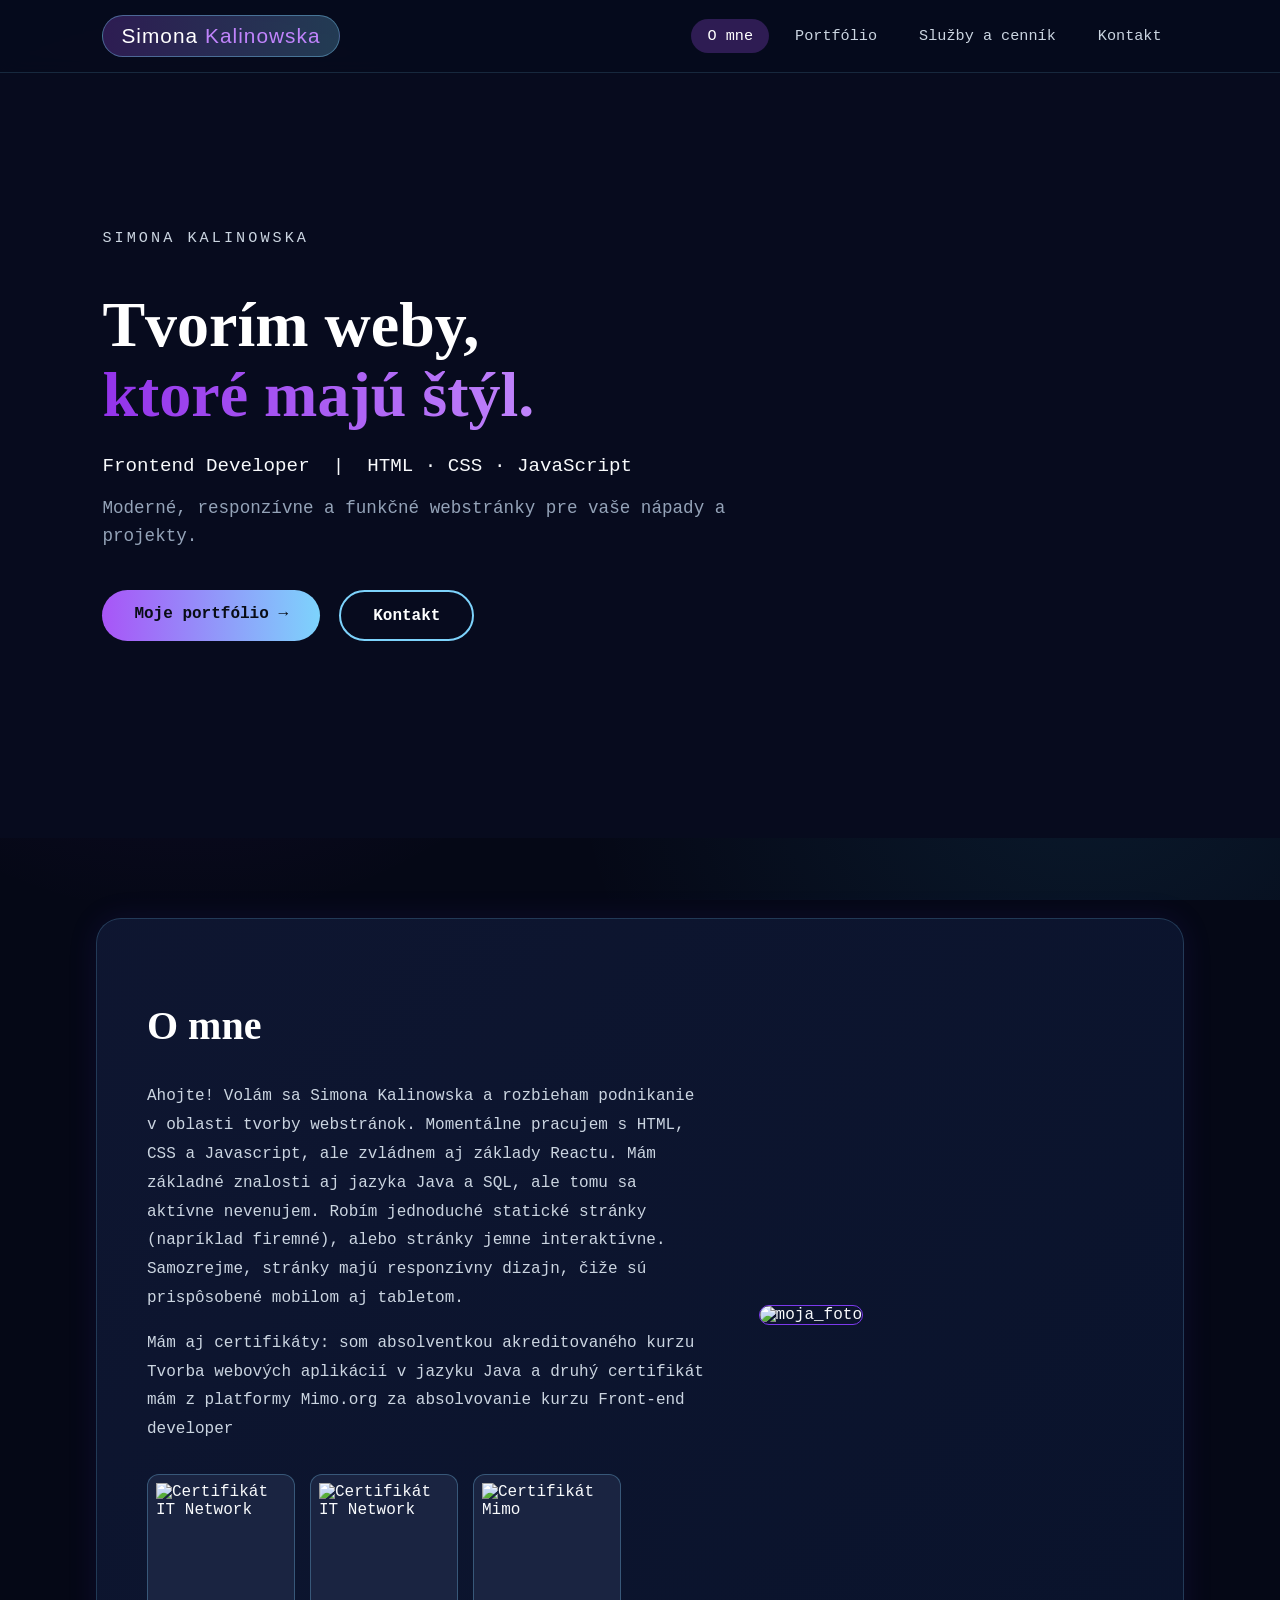
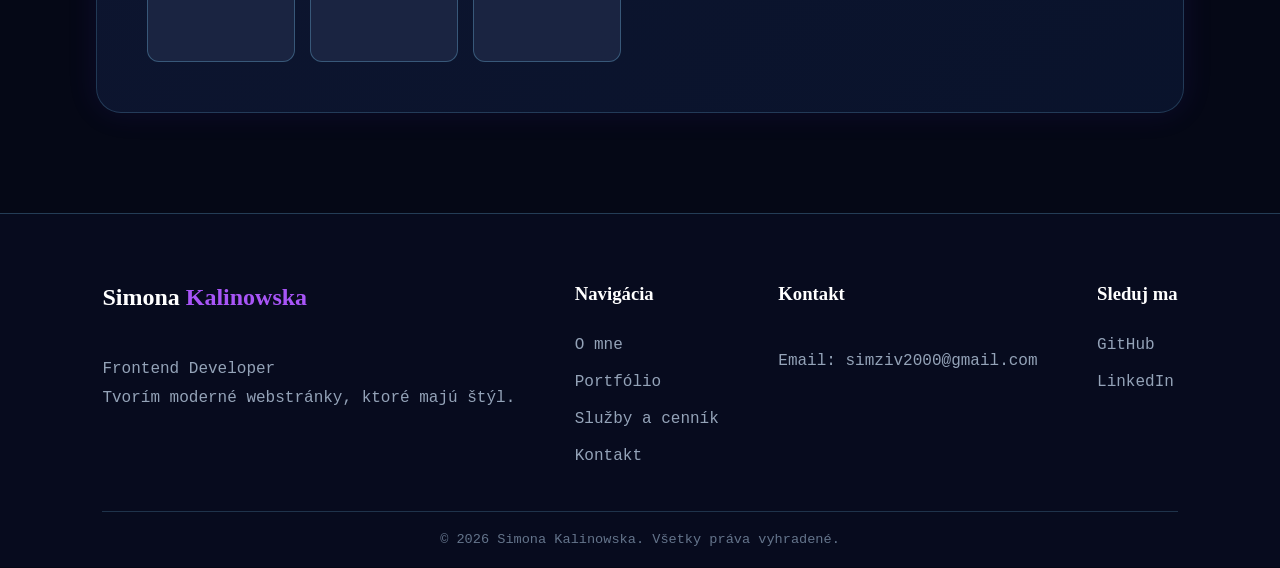
==== index.html @ 41d2ef9f "Add files" ====
<!DOCTYPE html>
<html lang="sk">
<head>
    <meta charset="UTF-8">
    <meta name="viewport" content="width=device-width, initial-scale=1.0">
    <title>Tvorba webstranok</title>
    <link rel="icon" href="images/ikona.jpg" type="image/x-icon">
    <link rel="stylesheet" href="style.css">
</head>
<body>
    <header>
        <div class="logo">
            <span>Simona <strong>Kalinowska</strong></span>
        </div>
        <nav>
            <a href="index.html" class="active">O mne</a>
            <a href="portfolio.html">Portfólio</a>
            <a href="sluzby.html">Služby a cenník</a>
            <a href="kontakt.html">Kontakt</a>
        </nav>
    </header>
        <div class="banner">
            <div class="banner-kontent">
                <p class="nadpis">SIMONA KALINOWSKA</p>
                <h1>Tvorím weby,<br><span>ktoré majú štýl.</span></h1>
                <p class="podnadpis">Frontend Developer &nbsp;|&nbsp; HTML &middot; CSS &middot; JavaScript</p>
                <p class="popis">Moderné, responzívne a funkčné webstránky pre vaše nápady a projekty.</p>
      
                <div class="tlacidla">
                    <a href="portfolio.html" class="btn btn-primary">Moje portfólio &rarr;</a>
                    <a href="kontakt.html" class="btn btn-outline">Kontakt</a>
                </div>
            </div>
        </div>
    
    <main>
        <section class="about-section">
            <div class="about-content">
                <h1>O mne</h1>
                <p class="about-me">Ahojte! Volám sa Simona Kalinowska a rozbieham podnikanie v oblasti tvorby webstránok. Momentálne pracujem s HTML, CSS a Javascript, 
                ale zvládnem aj základy Reactu. Mám základné znalosti aj jazyka Java a SQL, ale tomu sa aktívne nevenujem. Robím jednoduché statické stránky (napríklad firemné), alebo
                stránky jemne interaktívne. Samozrejme, stránky majú responzívny dizajn, čiže sú prispôsobené mobilom aj tabletom.
                </p>
                <p>Mám aj certifikáty: som absolventkou akreditovaného kurzu Tvorba webových aplikácií v jazyku Java a druhý certifikát mám z platformy Mimo.org za absolvovanie kurzu Front-end developer</p>
                <div class="certifikaty">
                    <div class="certifikat">
                        <img src="images/1795031176490-374e1779-5ee2-40d8-ab8b-5a3a66c2f35e_1.jpg" alt="Certifikát IT Network">
                    </div>

                    <div class="certifikat">
                        <img src="images/1795031176490-374e1779-5ee2-40d8-ab8b-5a3a66c2f35e_2.jpg" alt="Certifikát IT Network">
                    </div>

                    <div class="certifikat">
                        <img src="images/d173b4de-bae6-4731-8b25-737016e7ea88.png" alt="Certifikát Mimo">
                    </div>
                </div>   
            </div>
            <div class="about-image">
                    <img src="images/Natalia-atelier-034.jpg" alt="moja_foto" id="portret">
                </div>
            
            
        </section>
    </main>
    <footer>
        <div class="footer-container">

            <div class="footer-about">
                <h2>Simona <span>Kalinowska</span></h2>
                <p>Frontend Developer <br>
                Tvorím moderné webstránky, ktoré majú štýl.</p>
            </div>

            <div class="footer-links">
                <h3>Navigácia</h3>
                <a href="index.html">O mne</a>
                <a href="portfolio.html">Portfólio</a>
                <a href="sluzby.html">Služby a cenník</a>
                <a href="kontakt.html">Kontakt</a>
            </div>

            <div class="footer-contact">
                <h3>Kontakt</h3>
                <p>Email: simziv2000@gmail.com</p>
            </div>

            <div class="footer-social">
                <h3>Sleduj ma</h3>
                <a href="https://github.com/SimonaZivcakova">GitHub</a>
                <a href="https://www.linkedin.com/in/simona-kalinowska-25736b450/?lipi=urn%3Ali%3Apage%3Ad_flagship3_profile_view_base_contact_details%3BNFEZQjIcRjepzs4QIlWq0g%3D%3D">LinkedIn</a>
            </div>

        </div>

        <div class="footer-bottom">
            © 2026 Simona Kalinowska. Všetky práva vyhradené.
        </div>
    </footer>
    <script src="script.js"></script>
</body>
</html>
---- style.css ----
@font-face {
    font-family: 'Anton';
    src: url('fonts/Anton-Regular.ttf') format('truetype');
    font-weight: normal; 
    font-style: normal;
    font-display: swap;
}

@font-face {
    font-family: 'GeistMono';
    src: url('fonts/GeistMono-Regular.ttf') format('truetype');
    font-weight: normal; 
    font-style: normal;
    font-display: swap;
}


body {
    font-family: 'GeistMono', monospace;
    width: 100%;
    min-height: 100vh;
    margin: 0;
    padding: 0;
    color: #f8fafc;
    background-color: #050816;
    background-image: 
        radial-gradient(circle at 15% 50%, rgba(147, 51, 234, 0.12), transparent 40%),
        radial-gradient(circle at 85% 80%, rgba(56, 189, 248, 0.10), transparent 40%);
    background-attachment: fixed;
}

h1,h2,h3{
    font-family: 'Anton';
}

header {
    position: sticky;
    top: 0;
    z-index: 1000;
    display: flex;
    justify-content: space-between;
    align-items: center;
    padding: 15px 8%;
    background-color: rgba(7, 11, 30, 0.85);
    backdrop-filter: blur(10px);
    border-bottom: 1px solid rgba(125, 211, 252, 0.15);
}

.logo {
    font-family: 'Anton', sans-serif;
    font-size: 1.3rem;
    letter-spacing: 0.05em;
    color: #ffffff;
    background: linear-gradient(90deg, rgba(168, 85, 247, 0.25), rgba(125, 211, 252, 0.25));
    border: 1px solid rgba(125, 211, 252, 0.4);
    padding: 8px 18px;
    border-radius: 999px;
}

.logo strong {
    color: #c084fc;
    font-weight: normal;
}

nav {
    display: flex;
    gap: 10px;
}

nav a {
    text-decoration: none;
    color: #cbd5e1;
    padding: 8px 16px;
    border-radius: 999px;
    font-size: 0.95rem;
    transition: all 0.2s ease;
}

nav a:hover,
nav a.active {
    color: #ffffff;
    background-color: rgba(168, 85, 247, 0.25);
}


main {
    width: 85%;
    max-width: 1200px;
    margin: 80px auto;
}

.about-section {
    display: flex;
    align-items: center;
    gap: 50px;
    padding: 50px;
    background: linear-gradient(
        135deg,
        rgba(15, 23, 50, 0.95),
        rgba(10, 20, 45, 0.95)
    );
    border: 1px solid rgba(125, 211, 252, 0.2);
    border-radius: 25px;
    box-shadow: 0 0 30px rgba(80, 50, 200, 0.12);
}

.about-content {
    flex: 1.5;
}

.about-content h1 {
    font-size: 2.5rem;
    color: white;
}

.about-content p {
    color: #cbd5e1;
    line-height: 1.8;
}

.about-image {
    flex: 1;
}

.about-image img {
    width: 100%;
    border-radius: 20px;
    border: 1px solid #7c3aed;
}

.certifikaty {
    display: flex;
    flex-wrap: wrap;
    gap: 15px;
    margin-top: 30px;
    width: 100%;
}

.certifikat {
    width: 130px;
    height: 170px;
    padding: 8px;
    background: rgba(30, 41, 70, 0.8);
    border: 1px solid rgba(125, 211, 252, 0.3);
    border-radius: 12px;
}

.certifikat img {
    width: 100%;
    height: 100%;
    object-fit: contain;
}

.certifikat:hover img {
    transform: scale(1.05);
}

.banner{
    width: 100%;
    min-height: 85vh;
    background: #070b1e url('images/banner.jfif') right center / cover no-repeat;
    display: flex;
    align-items: center;
}

.banner-kontent{
    padding: 4rem 8%;
    color: #ffffff;
    max-width: 650px;
}

.nadpis{
    letter-spacing: 0.2em;
    font-size: 0.95rem;
    color: #cbd5e1;
    margin-bottom: 1.5rem;
}

.banner-kontent h1 {
    font-size: clamp(2.5rem, 5vw, 4.2rem);
    line-height: 1.1;
    margin-bottom: 1.5rem;
}

.banner-kontent h1 span {
    background: linear-gradient(90deg, #9333ea, #c084fc);
    -webkit-background-clip: text;
    background-clip: text;
    color: transparent;
    
}

.podnadpis {
    font-size: 1.2rem;
    margin-bottom: 1rem;
    color: #f8fafc;
}

.popis {
    font-size: 1.1rem;
    line-height: 1.6;
    color: #94a3b8;
    margin-bottom: 2.5rem;
}

.tlacidla {
    display: flex;
    gap: 1.2rem;
    margin-bottom: 3.5rem;
}

.btn {
    padding: 0.9rem 2rem;
    border-radius: 999px;
    text-decoration: none;
    font-weight: 600;
    transition: transform 0.2s ease;
}

.btn:hover {
    transform: translateY(-2px);
}

.btn-primary {
    background: linear-gradient(90deg, #a855f7, #7dd3fc);
    color: #090d16;
}

.btn-outline {
    border: 2px solid #7dd3fc;
    color: #ffffff;
}

footer {
    background: #070b1e;
    border-top: 1px solid rgba(125, 211, 252, 0.25);
    padding: 50px 8% 20px;
    margin-top: 100px;
}

.footer-container {
    display: flex;
    justify-content: space-between;
    gap: 40px;
    flex-wrap: wrap;
}

.footer-container h2 span {
    color: #a855f7;
}

footer h2,
footer h3 {
    color: white;
}

footer p,
footer a {
    color: #94a3b8;
    line-height: 1.8;
}

footer a {
    text-decoration: none;
    transition: color 0.3s;
}

footer a:hover {
    color: #c084fc;
}

.footer-about,
.footer-links,
.footer-contact,
.footer-social {
    display: flex;
    flex-direction: column;
    gap: 8px;
}

.footer-bottom {
    border-top: 1px solid rgba(125, 211, 252, 0.2);
    margin-top: 40px;
    padding-top: 20px;
    text-align: center;
    color: #64748b;
    font-size: 0.85rem;
}

.contact-form {
    display: flex;
    flex-direction: column;
    gap: 18px;
    width: 100%;
    max-width: 500px;
    padding: 30px;
    background: linear-gradient(
        145deg,
        rgba(15, 23, 50, 0.95),
        rgba(10, 20, 45, 0.95)
    );
    border: 1px solid rgba(125, 211, 252, 0.25);
    border-radius: 20px;
    box-shadow: 0 0 30px rgba(80, 50, 200, 0.12);
}

.contact-form input,
.contact-form textarea {
    width: 100%;
    box-sizing: border-box;
    padding: 15px 18px;
    background-color: rgba(7, 11, 30, 0.8);
    border: 1px solid rgba(125, 211, 252, 0.2);
    border-radius: 10px;
    color: #ffffff;
    font-family: 'GeistMono';
    font-size: 0.95rem;
    outline: none;
    transition: all 0.3s ease;
}

.contact-form input::placeholder,
.contact-form textarea::placeholder {
    color: #94a3b8;
}

.contact-form input:focus,
.contact-form textarea:focus {
    border-color: #a855f7;
    box-shadow: 0 0 12px rgba(168, 85, 247, 0.25);
}

.contact-form textarea {
    resize: vertical;
    min-height: 140px;
}

.contact-form button {
    padding: 15px;
    border: none;
    border-radius: 999px;
    background: linear-gradient(90deg, #a855f7, #7dd3fc);
    color: #090d16;
    font-family: 'GeistMono';
    font-size: 1rem;
    font-weight: bold;
    cursor: pointer;
    transition: transform 0.2s ease, box-shadow 0.2s ease;
}

.contact-form button:hover {
    transform: translateY(-3px);
    box-shadow: 0 5px 20px rgba(125, 211, 252, 0.25);
}

#form-message {
    text-align: center;
    font-size: 0.9rem;
    margin: 5px 0 0;
}

.success {
    color: #7dd3fc;
}

.error {
    color: #f87171;
}

.contact-form button:disabled {
    opacity: 0.6;
    cursor: not-allowed;
}

.services-section {
    width: 85%;
    max-width: 1200px;
    margin: 80px auto;
}

.services-section > h1 {
    font-size: 2.8rem;
    text-align: center;
    margin-bottom: 50px;
    color: white;
}

.services-grid {
    display: grid;
    grid-template-columns: repeat(2, 1fr);
    gap: 25px;
}

.service-card,
.price-card {
    background: linear-gradient(
        145deg,
        #111c36,
        #0b142b
    );
    border: 1px solid rgba(125, 211, 252, 0.2);
    border-radius: 20px;
    padding: 30px;
    transition: 0.3s ease;
}

.service-card:hover,
.price-card:hover {
    transform: translateY(-5px);
    border-color: #a855f7;
    box-shadow: 0 10px 30px rgba(80, 50, 200, 0.15);
}

.service-icon {
    color: #c084fc;
    font-size: 1.2rem;
    font-weight: bold;
}

.service-card h2,
.price-card h3 {
    color: white;
}

.service-card p,
.service-card li,
.price-card p {
    color: #94a3b8;
    line-height: 1.8;
}

.service-card li::marker {
    color: #a855f7;
}

.pricing-title {
    text-align: center;
    color: white;
    font-size: 2.3rem;
    margin: 80px 0 35px;
}

.pricing-grid {
    display: grid;
    grid-template-columns: repeat(3, 1fr);
    gap: 20px;
}

.price {
    font-family: 'Anton';
    font-size: 2.5rem;
    color: #c084fc !important;
    margin: 15px 0;
}

.price-note {
    text-align: center;
    color: #7dd3fc;
    margin-top: 30px;
}

.services-cta {
    text-align: center;
    margin-top: 80px;
    padding: 45px 20px;
    border-radius: 20px;
    background: linear-gradient(
        100deg,
        rgba(168, 85, 247, 0.15),
        rgba(125, 211, 252, 0.12)
    );
    border: 1px solid rgba(125, 211, 252, 0.2);
}

.services-cta h2 {
    color: white;
}

.services-cta p {
    color: #94a3b8;
    margin-bottom: 25px;
}

@media (max-width: 768px) {
    .services-grid,
    .pricing-grid {
        grid-template-columns: 1fr;
    }

    .services-section {
        width: 90%;
    }
}

.portfolio-section {
    width: 85%;
    max-width: 1200px;
    margin: 0 auto;
    padding: 70px 0;
}

.portfolio-heading {
    text-align: center;
    margin-bottom: 65px;
}

.portfolio-heading h1 {
    font-size: clamp(2.8rem, 5vw, 4rem);
    color: white;
    margin: 15px 0;
}

.portfolio-heading h1 span {
    background: linear-gradient(90deg, #a855f7, #7dd3fc);
    -webkit-background-clip: text;
    background-clip: text;
    color: transparent;
}

.portfolio-heading > p:last-child {
    color: #94a3b8;
    line-height: 1.7;
}

.projects {
    display: flex;
    flex-direction: column;
    gap: 30px;
}

.project-card {
    display: grid;
    grid-template-columns: 1fr 1fr;
    align-items: center;
    gap: 35px;
    padding: 30px;
    background: linear-gradient(145deg, #111c36, #0b142b);
    border: 1px solid rgba(125, 211, 252, 0.2);
    border-radius: 22px;
    transition: 0.3s ease;
}

.project-card:hover {
    transform: translateY(-5px);
    border-color: #a855f7;
    box-shadow: 0 10px 35px rgba(80, 50, 200, 0.15);
}

.project-image {
    overflow: hidden;
    border-radius: 14px;
    border: 1px solid rgba(125, 211, 252, 0.3);
    background: #070b1e;
}

.project-image img {
    display: block;
    width: 100%;
    height: 300px;
    object-fit: cover;
    object-position: top;
    transition: transform 0.4s ease;
}

.project-card:hover .project-image img {
    transform: scale(1.03);
}

.project-number {
    color: #7dd3fc;
    letter-spacing: 0.2em;
    font-size: 0.8rem;
}

.project-info h2 {
    color: white;
    font-size: 2.3rem;
    margin: 12px 0 5px;
}

.project-category {
    color: #c084fc;
    margin-bottom: 20px;
}

.project-description {
    color: #94a3b8;
    line-height: 1.8;
    margin-bottom: 22px;
}

.project-tags {
    display: flex;
    flex-wrap: wrap;
    gap: 10px;
    margin-bottom: 25px;
}

.project-tags span {
    padding: 7px 15px;
    border: 1px solid #a855f7;
    border-radius: 30px;
    color: #c084fc;
    font-size: 0.85rem;
}

.project-buttons {
    display: flex;
    flex-wrap: wrap;
    gap: 15px;
}

.project-btn {
    display: inline-block;
    padding: 12px 24px;
    border-radius: 30px;
    text-decoration: none;
    transition: 0.2s ease;
}

.github-btn {
    background: linear-gradient(90deg, #a855f7, #7dd3fc);
    color: #090d16;
}

.demo-btn {
    border: 1px solid #7dd3fc;
    color: white;
}

.project-btn:hover {
    transform: translateY(-3px);
}

.portfolio-cta {
    text-align: center;
    margin-top: 80px;
    padding: 45px 20px;
    border-radius: 20px;
    background: linear-gradient(
        100deg,
        rgba(168, 85, 247, 0.15),
        rgba(125, 211, 252, 0.12)
    );
    border: 1px solid rgba(125, 211, 252, 0.2);
}

.portfolio-cta h2 {
    color: white;
}

.portfolio-cta p {
    color: #94a3b8;
    margin-bottom: 25px;
}

/* =========================================
   TABLETY (do 992px)
   ========================================= */
@media (max-width: 992px) {
    header {
        padding: 15px 5%;
    }

    .banner {
        background: 
            linear-gradient(rgba(7, 11, 30, 0.78), rgba(7, 11, 30, 0.88)),
            url('images/banner.jfif') right center / cover no-repeat;
        min-height: 70vh;
    }

    .banner-kontent {
        padding: 3rem 5%;
    }

    main {
        width: 90%;
        margin: 50px auto;
    }

    
    .about-section {
        flex-direction: column-reverse;
        padding: 35px;
        gap: 30px;
    }

    .about-image {
        width: 100%;
        max-width: 380px;
        margin: 0 auto;
    }

    .project-card {
        grid-template-columns: 1fr;
    }

    .project-image img {
        height: 280px;
    }
}

/* =========================================
   MOBILY (do 600px)
   ========================================= */
@media (max-width: 600px) {
    
    header {
        position: static;
        flex-direction: column;
        gap: 15px;
        padding: 15px 4%;
    }

    nav {
        flex-wrap: wrap;
        justify-content: center;
        gap: 6px;
    }

    nav a {
        padding: 6px 12px;
        font-size: 0.85rem;
    }

    .banner-kontent {
        padding: 3rem 5%;
        text-align: center;
    }

    .tlacidla {
        flex-direction: column;
        align-items: center;
        gap: 12px;
        margin-bottom: 1.5rem;
    }

    .btn {
        width: 100%;
        max-width: 280px;
        text-align: center;
    }

    .about-section {
        padding: 25px 20px;
        border-radius: 18px;
    }

    .about-content h1 {
        font-size: 2rem;
        text-align: center;
    }

    .certifikaty {
        justify-content: center;
    }

    .certifikat {
        width: 105px;
        height: 140px;
    }

    .footer-container {
        flex-direction: column;
        gap: 25px;
    }

    .portfolio-section {
        width: 90%;
        padding-top: 45px;
    }

    .project-card {
        padding: 18px;
        gap: 20px;
    }

    .project-image img {
        height: 220px;
    }

    .project-info h2 {
        font-size: 1.9rem;
    }

    .project-buttons {
        flex-direction: column;
    }

    .project-btn {
        text-align: center;
    }

}
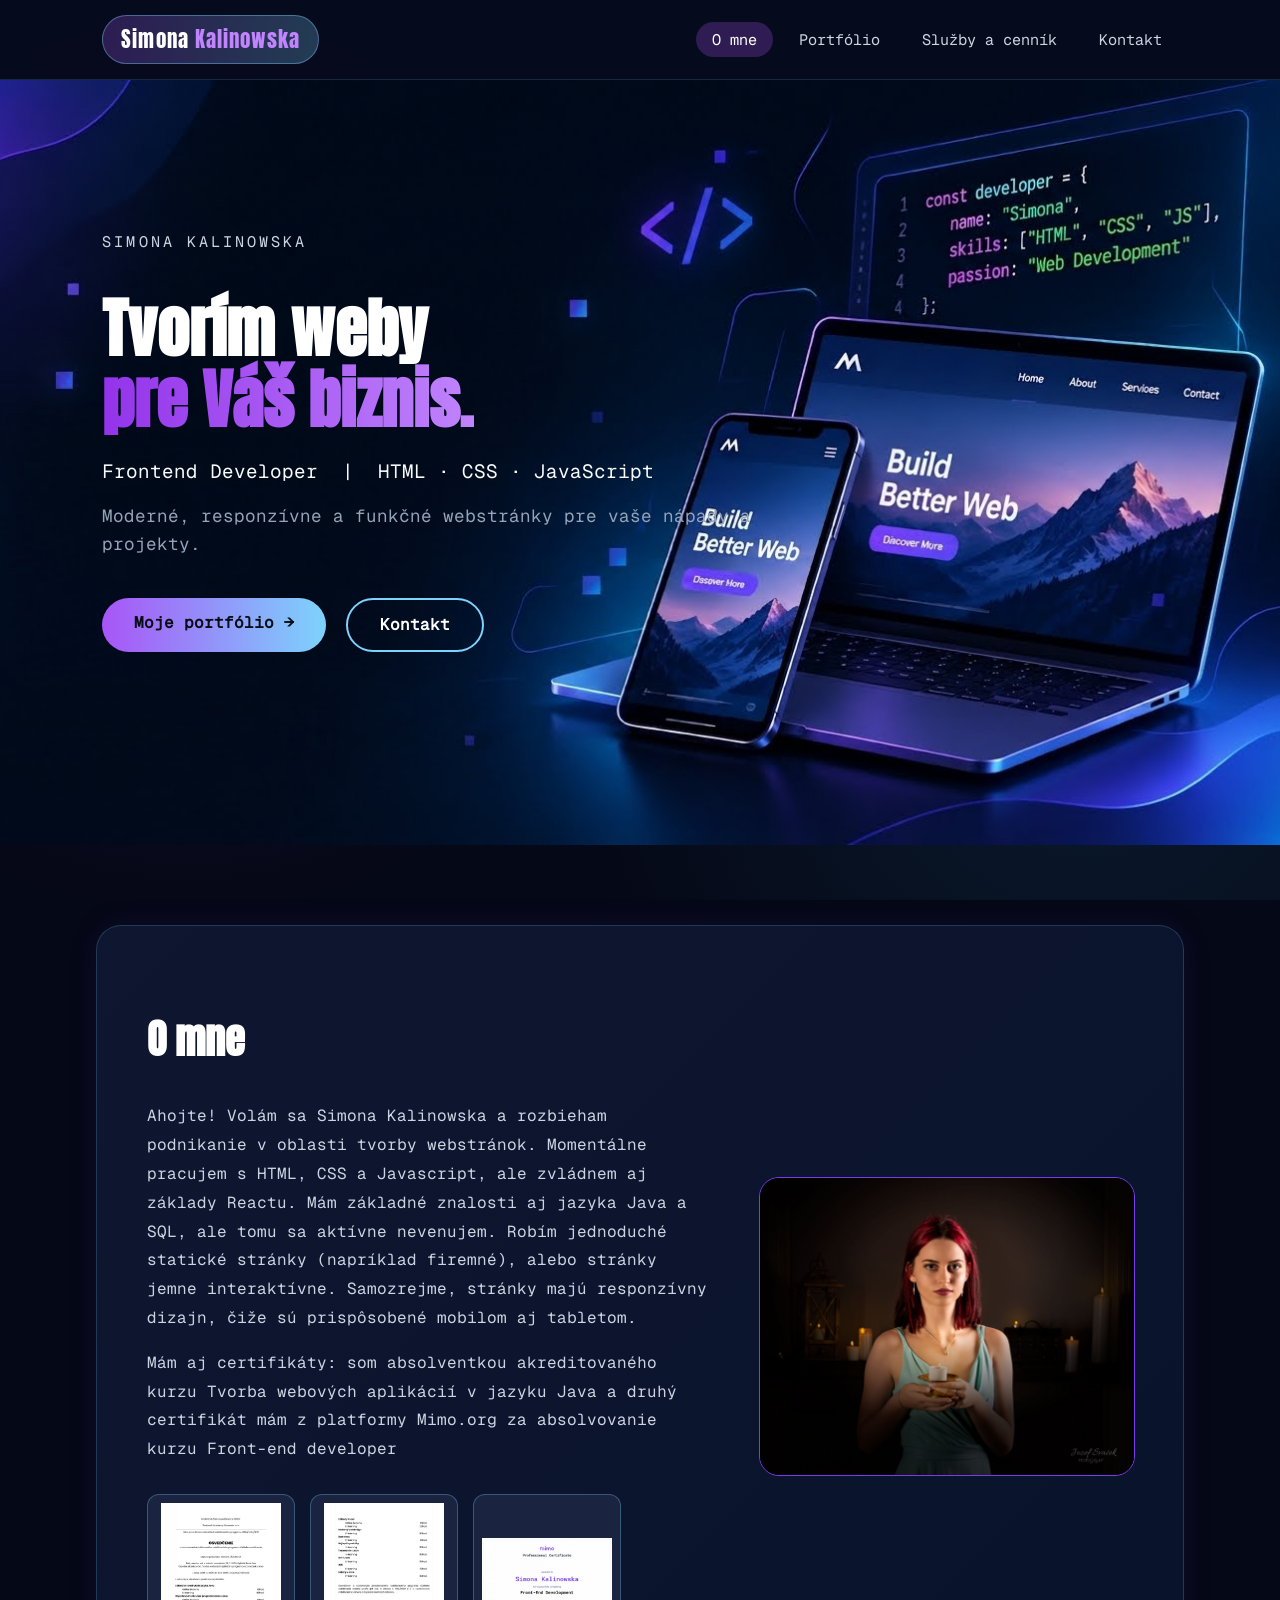
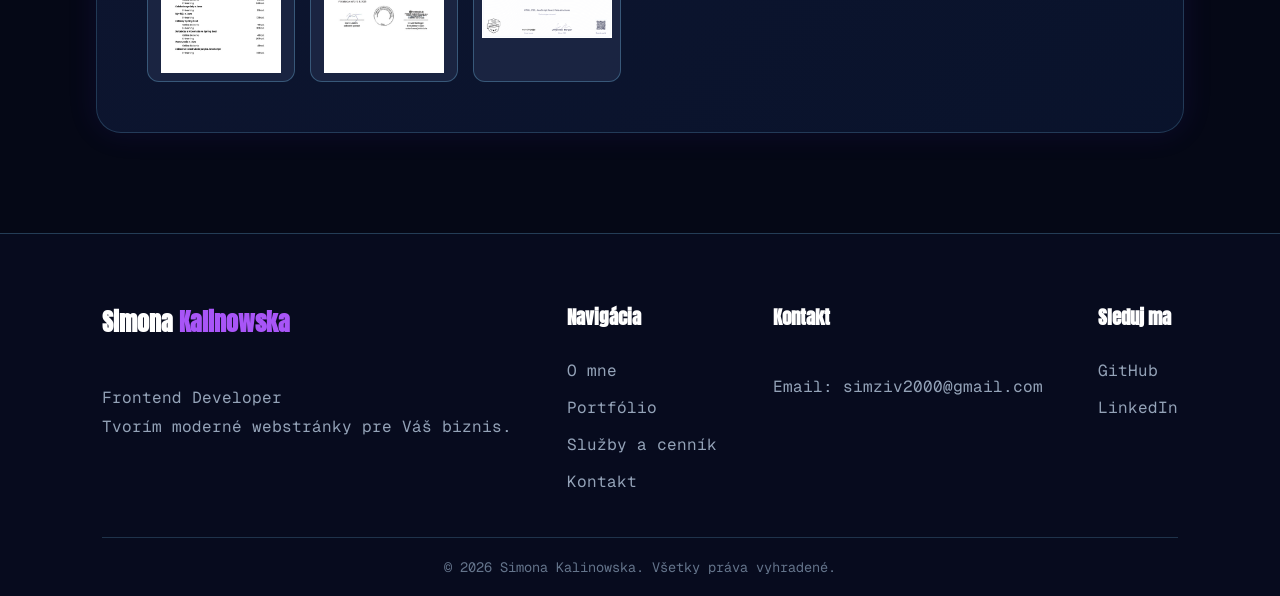
==== commit e3d154bd: "Edit index.html Edit slogan" ====
--- a/index.html
+++ b/index.html
@@ -22,7 +22,7 @@
         <div class="banner">
             <div class="banner-kontent">
                 <p class="nadpis">SIMONA KALINOWSKA</p>
-                <h1>Tvorím weby,<br><span>ktoré majú štýl.</span></h1>
+                <h1>Tvorím weby<br><span>pre Váš biznis.</span></h1>
                 <p class="podnadpis">Frontend Developer &nbsp;|&nbsp; HTML &middot; CSS &middot; JavaScript</p>
                 <p class="popis">Moderné, responzívne a funkčné webstránky pre vaše nápady a projekty.</p>
       
@@ -69,7 +69,7 @@
             <div class="footer-about">
                 <h2>Simona <span>Kalinowska</span></h2>
                 <p>Frontend Developer <br>
-                Tvorím moderné webstránky, ktoré majú štýl.</p>
+                Tvorím moderné webstránky pre Váš biznis.</p>
             </div>
 
             <div class="footer-links">
@@ -99,4 +99,4 @@
     </footer>
     <script src="script.js"></script>
 </body>
-</html>+</html>
